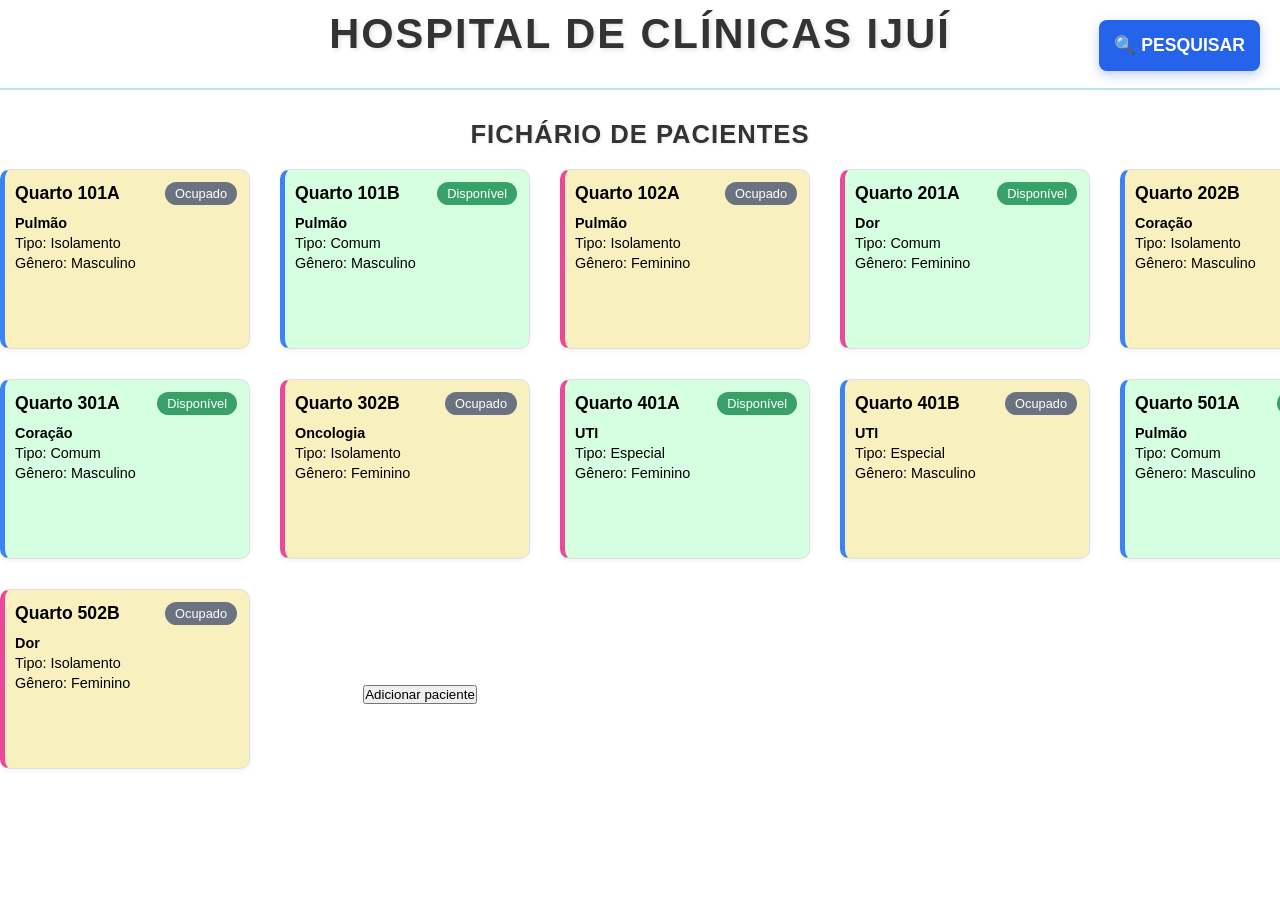
==== index.html @ dd547dcc "Initial commit" ====
<!DOCTYPE html>
<html lang="en">
    <head>
        <meta charset="UTF-8">
        <meta name="viewport" content="width=device-width, initial-scale=1.0">
        <link rel="stylesheet" href="style.css">
        <title>Hospital</title>
    </head>
    <body>
        <header>
            <!-- Botão para abrir a aba lateral -->
            <button id="openBtn" class="open-btn" onclick="toggleSidebar(true)">🔍 Pesquisar</button>

            <!-- Fundo escurecido -->
            <div id="overlay" class="overlay" onclick="toggleSidebar(false)"></div>

            <!-- Aba lateral -->
            <div id="sidebar" class="sidebar">
                <div class="sidebar-header">
                    <h2>Pesquisar Paciente</h2>
                    <button class="close-btn" onclick="toggleSidebar(false)">✖</button>
                </div>

                <form>
                    <!-- CPF -->
                    <label for="cpf">CPF:</label>
                    <input type="text" id="cpf" name="cpf" maxlength="11" placeholder="Somente números"
                        pattern="\d{11}">

                    <!-- Nome -->
                    <label for="nome">Nome:</label>
                    <input type="text" id="nome" name="nome" placeholder="Digite o nome">

                    <!-- Botão pesquisar -->

                    <button type="submit" class="search-btn">Pesquisar</button>
                </form>
            </div>

            <h1 class="title">Hospital de Clínicas Ijuí</h1>

        </header>
        <main>
            <section class="intro">
                <h2>Fichário de pacientes </h2>

                <main>
                    <div class="quartos-grid">
                        <!-- Card de quarto -->
                        <div class="quarto-card ocupado Masculino">
                            <div class="quarto-header">
                                <h3>Quarto 101A</h3>
                                <span class="status">Ocupado</span>
                            </div>
                            <div class="quarto-body">
                                <p><strong>Pulmão</strong></p>
                                <p>Tipo: Isolamento</p>
                                <p>Gênero: Masculino</p>
                            </div>
                        </div>

                        <!-- Quarto 101B - Disponível -->
                        <div class="quarto-card disponivel Masculino">
                            <div class="quarto-header">
                                <h3>Quarto 101B</h3>
                                <span class="status">Disponível</span>
                            </div>
                            <div class="quarto-body">
                                <p><strong>Pulmão</strong></p>
                                <p>Tipo: Comum</p>
                                <p>Gênero: Masculino</p>
                            </div>
                        </div>

                        <!-- Quarto 102A - Ocupado -->
                        <div class="quarto-card ocupado Feminino">
                            <div class="quarto-header">
                                <h3>Quarto 102A</h3>
                                <span class="status">Ocupado</span>
                            </div>
                            <div class="quarto-body">
                                <p><strong>Pulmão</strong></p>
                                <p>Tipo: Isolamento</p>
                                <p>Gênero: Feminino</p>
                            </div>
                        </div>

                        <!-- Quarto 201A - Disponível (Dor) -->
                        <div class="quarto-card disponivel Feminino">
                            <div class="quarto-header">
                                <h3>Quarto 201A</h3>
                                <span class="status">Disponível</span>
                            </div>
                            <div class="quarto-body">
                                <p><strong>Dor</strong></p>
                                <p>Tipo: Comum</p>
                                <p>Gênero: Feminino</p>
                            </div>
                        </div>

                        <!-- Quarto 202B - Ocupado (Coração) -->
                        <div class="quarto-card ocupado Masculino">
                            <div class="quarto-header">
                                <h3>Quarto 202B</h3>
                                <span class="status">Ocupado</span>
                            </div>
                            <div class="quarto-body">
                                <p><strong>Coração</strong></p>
                                <p>Tipo: Isolamento</p>
                                <p>Gênero: Masculino</p>
                            </div>
                        </div>

                        <!-- Quarto 301A - Disponível (Coração) -->
                        <div class="quarto-card disponivel Masculino">
                            <div class="quarto-header">
                                <h3>Quarto 301A</h3>
                                <span class="status">Disponível</span>
                            </div>
                            <div class="quarto-body">
                                <p><strong>Coração</strong></p>
                                <p>Tipo: Comum</p>
                                <p>Gênero: Masculino</p>
                            </div>
                        </div>

                        <!-- Quarto 302B - Ocupado (Oncologia) -->
                        <div class="quarto-card ocupado Feminino">
                            <div class="quarto-header">
                                <h3>Quarto 302B</h3>
                                <span class="status">Ocupado</span>
                            </div>
                            <div class="quarto-body">
                                <p><strong>Oncologia</strong></p>
                                <p>Tipo: Isolamento</p>
                                <p>Gênero: Feminino</p>
                            </div>
                        </div>

                        <!-- Quarto 401A - UTI (Disponível) -->
                        <div class="quarto-card disponivel Feminino">
                            <div class="quarto-header">
                                <h3>Quarto 401A</h3>
                                <span class="status">Disponível</span>
                            </div>
                            <div class="quarto-body">
                                <p><strong>UTI</strong></p>
                                <p>Tipo: Especial</p>
                                <p>Gênero: Feminino</p>
                            </div>
                        </div>

                        <!-- Quarto 401B - UTI (Ocupado) -->
                        <div class="quarto-card ocupado Masculino">
                            <div class="quarto-header">
                                <h3>Quarto 401B</h3>
                                <span class="status">Ocupado</span>
                            </div>
                            <div class="quarto-body">
                                <p><strong>UTI</strong></p>
                                <p>Tipo: Especial</p>
                                <p>Gênero: Masculino</p>
                            </div>
                        </div>

                        <!-- Quarto 501A - Disponível (Pulmão) -->
                        <div class="quarto-card disponivel Masculino">
                            <div class="quarto-header">
                                <h3>Quarto 501A</h3>
                                <span class="status">Disponível</span>
                            </div>
                            <div class="quarto-body">
                                <p><strong>Pulmão</strong></p>
                                <p>Tipo: Comum</p>
                                <p>Gênero: Masculino</p>
                            </div>
                        </div>

                        <!-- Quarto 502B - Ocupado (Dor) -->
                        <div class="quarto-card ocupado Feminino">
                            <div class="quarto-header">
                                <h3>Quarto 502B</h3>
                                <span class="status">Ocupado</span>
                            </div>
                            <div class="quarto-body">
                                <p><strong>Dor</strong></p>
                                <p>Tipo: Isolamento</p>
                                <p>Gênero: Feminino</p>
                            </div>
                        </div>

                        <a href="predio.html"><button>Adicionar paciente</button></a>



                        <script src="script.js"></script>
    </body>
</html>
---- style.css ----
*{
    margin: 0;
    padding: 0;
    box-sizing: border-box;
    font-family: 'Segoe UI', Tahoma, Geneva, Verdana, sans-serif;
    scroll-behavior: smooth;
}


/* ===== Botão de abrir ===== */
.open-btn {
    position: fixed;
    top: 20px;
    right: 20px;
    background: #2563eb;
    color: white;
    border: none;
    padding: 15px 15px;
    font-size: 1.1rem;
    border-radius: 8px;
    cursor: pointer;
    transition: background 0.3s;
    z-index: 1001;
    align-items: center;
    display: flex;
    gap: 8px;
    box-shadow: 0 4px 10px rgba(0, 0, 0, 0.1);
    font-weight: bold;
    text-transform: uppercase;
    box-shadow: 0 4px 12px rgba(37, 99, 235, 0.3);

}

.open-btn:hover {
    background: #1d4ed8;
}

/* ===== Fundo escurecido ===== */
.overlay {
    position: fixed;
    top: 0;
    left: 0;
    width: 100%;
    height: 100%;
    background: rgba(0, 0, 0, 0.5);
    opacity: 0;
    pointer-events: none;
    transition: opacity 0.3s ease;
    z-index: 998;
}

.overlay.active {
    opacity: 1;
    pointer-events: auto;
}

/* ===== Aba lateral ===== */
.sidebar {
    position: fixed;
    top: 0;
    right: -350px;
    /* Inicialmente oculta */
    width: 300px;
    height: 100%;
    background: #f9fafb;
    box-shadow: -2px 0 5px rgba(0, 0, 0, 0.2);
    padding: 20px;
    transition: right 0.4s ease;
    z-index: 999;
    display: flex;
    flex-direction: column;
}

.sidebar.active {
    right: 0;
}

/* ===== Cabeçalho da aba ===== */
.sidebar-header {
    display: flex;
    justify-content: space-between;
    align-items: center;
    margin-bottom: 20px;
}

.sidebar-header h2 {
    font-size: 1rem;
    color: #333;
    margin: 0;
}

.close-btn {
    background: transparent;
    border: none;
    font-size: 1.4rem;
    cursor: pointer;
    color: #555;
    transition: color 0.3s ease;
}

.close-btn:hover {
    color: #000;
}

/* ===== Formulário ===== */
.sidebar form {
    display: flex;
    flex-direction: column;
}

.sidebar label {
    font-size: 0.8rem;
    margin-bottom: 3px;
}

.sidebar input {
    padding: 6px;
    margin-bottom: 10px;
    border: 1px solid #ccc;
    border-radius: 6px;
    font-size: 0.85rem;
}

.search-btn {
    padding: 8px;
    background: #2563eb;
    color: white;
    border: none;
    border-radius: 8px;
    cursor: pointer;
    font-size: 0.9rem;
}

.search-btn:hover {
    background: #1d4ed8;
}

.title{
    width: 100%;
    padding-top: 10px;
    display: flex;
    justify-content: center;
    align-items: center;
    color: #333;
    font-size: 2.6rem;
    letter-spacing: 2px;
    font-weight: bold;
    text-transform: uppercase;
    text-shadow: 2px 2px 4px rgba(0, 0, 0, 0.1);

}

header{
    height: 90px;
    margin-bottom: 30px;
    border-bottom: 2px solid #91d1f39f;
}

h2{
    font-size: 1.6rem;
    margin-bottom: 20px;
    text-align: center;
    color: #333;
    font-weight: bold;
    text-transform: uppercase;
    letter-spacing: 1px;
    text-shadow: 1px 1px 3px rgba(0, 0, 0, 0.1);
    align-items: center;
}


.quartos-grid {
    width: 1400px;
    display: grid;
    grid-template-columns: repeat(auto-fill, minmax(240px, 1fr));
    margin: 0 auto;
    align-items: center;
    justify-items: center;
}

/* ======= QUARTO CARD ======= */
.quarto-card {
    width: 250px;
    height: 180px;
    margin-bottom: 30px;
    margin-right: 30px;
    background: #fff;
    border: 1px solid #e0e0e0;
    border-radius: 10px;
    padding: 12px;
    box-shadow: 0 2px 6px rgba(0, 0, 0, 0.05);
    transition: transform 0.2s ease, box-shadow 0.2s ease, background 0.2s ease;
    cursor: pointer;
}

/* Efeito ao passar o mouse */
.quarto-card:hover {
    transition: 0.5s;
    background: #ffffff;
    transform: translateY(-3px);
    box-shadow: 0 4px 10px rgba(0, 0, 0, 0.08);
}

/* Efeito ao clicar */
.quarto-card:active {
    transform: translateY(0);
    box-shadow: 0 6px 14px rgba(0, 0, 0, 0.12);
}

/* ======= CABEÇALHO DO CARD ======= */
.quarto-header {
    display: flex;
    justify-content: space-between;
    align-items: center;
}

.quarto-header h3 {
    font-size: 1.1rem;
}

/* ======= STATUS ======= */
.status {
    padding: 4px 10px;
    border-radius: 20px;
    font-size: 0.8rem;
    color: white;
}

.ocupado .status {
    background: #6b7280;
    /* Cinza */
}

.disponivel .status {
    background: #38a169;
    /* Verde */
}

/* ======= CORPO DO CARD ======= */
.quarto-body {
    margin-top: 10px;
    font-size: 0.9rem;
}

.quarto-body p {
    margin-top: 4px;
}

/* ======= LEGENDA ======= */
footer {
    margin-top: 20px;
    padding: 12px;
    background: #fff;
    border-radius: 8px;
    box-shadow: 0 2px 6px rgba(0, 0, 0, 0.05);
}

.legend div {
    margin-top: 8px;
}

.legend-box {
    display: inline-block;
    width: 15px;
    height: 15px;
    margin-right: 8px;
    border-radius: 3px;
}

.legend-box.disponivel {
    background: #d4f3d4;
}

.legend-box.area-fixa {
    background: #d0e7ff;
}

.legend-box.nao-compartilhar {
    background: #ffe0e0;
}

.legend-box.restrito {
    background: #fff5cc;
}

/* ======= GÊNERO ======= */
.Masculino {
    border-left: 5px solid #3b82f6; /* Azul */
    padding-left: 10px;
}
.Feminino {
    border-left: 5px solid #ec4899; /* Rosa */
    padding-left: 10px;
}


/* ======= ÁREAS ESPECIAIS ======= */
.disponivel {
    background: #aafdc17b;
}

.ocupado {
    background: #f5e48d8c;
}

.restrito {
    background: #f7808096;
}
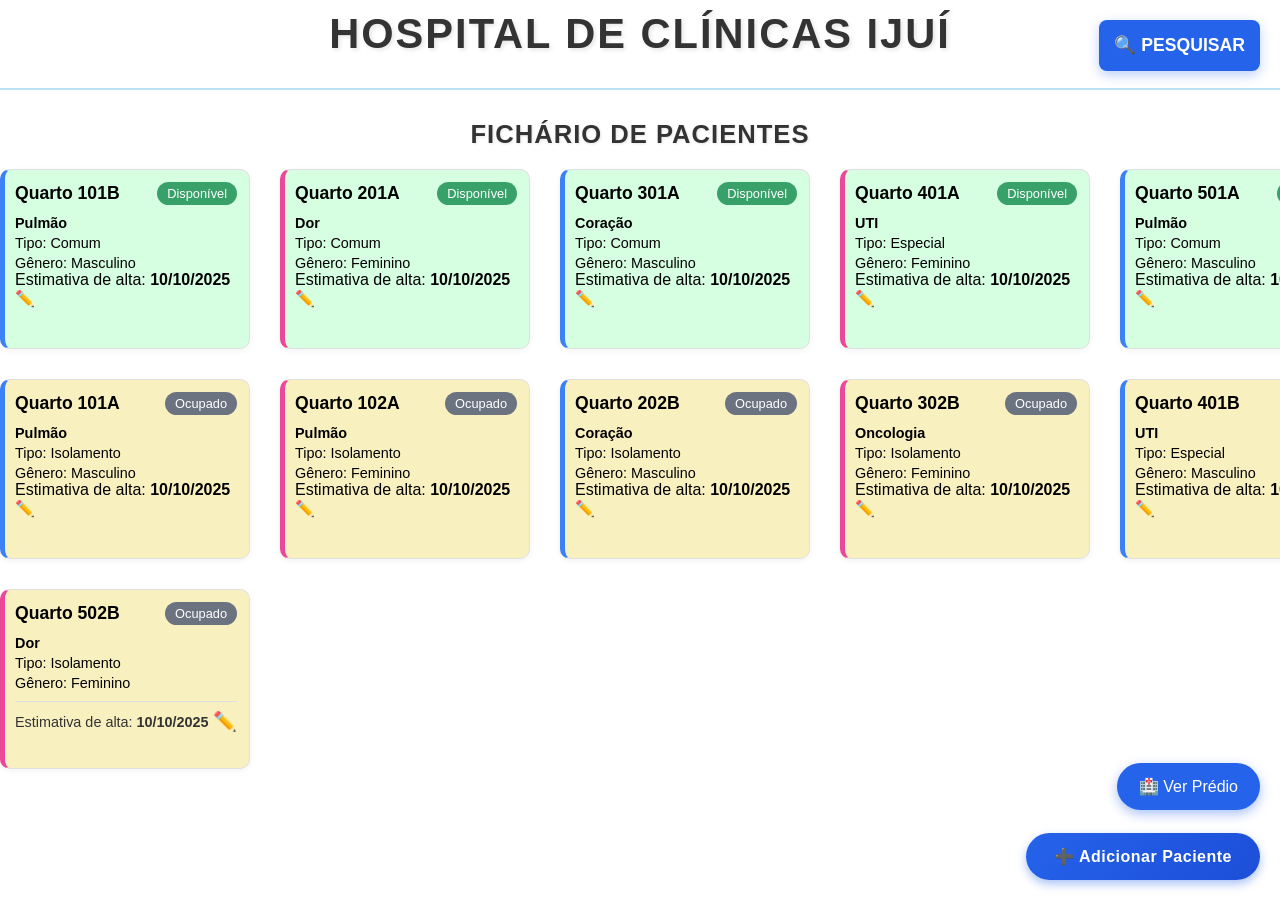
==== commit be6d9490: "Finalizando trabalho" ====
--- a/index.html
+++ b/index.html
@@ -10,32 +10,33 @@
         <header>
             <!-- Botão para abrir a aba lateral -->
             <button id="openBtn" class="open-btn" onclick="toggleSidebar(true)">🔍 Pesquisar</button>
+            <button id="closeBtnTop" class="close-btn-top" onclick="toggleSidebar(false)"
+                style="display:none">✖</button>
+
+            <!-- Botão para fechar (X) -->
+            <button id="closeBtn" class="close-btn-top" onclick="toggleSidebar(false)">✖</button>
 
             <!-- Fundo escurecido -->
             <div id="overlay" class="overlay" onclick="toggleSidebar(false)"></div>
 
-            <!-- Aba lateral -->
+            <!-- Sidebar -->
             <div id="sidebar" class="sidebar">
                 <div class="sidebar-header">
                     <h2>Pesquisar Paciente</h2>
-                    <button class="close-btn" onclick="toggleSidebar(false)">✖</button>
                 </div>
 
                 <form>
-                    <!-- CPF -->
                     <label for="cpf">CPF:</label>
                     <input type="text" id="cpf" name="cpf" maxlength="11" placeholder="Somente números"
                         pattern="\d{11}">
 
-                    <!-- Nome -->
                     <label for="nome">Nome:</label>
                     <input type="text" id="nome" name="nome" placeholder="Digite o nome">
-
-                    <!-- Botão pesquisar -->
 
                     <button type="submit" class="search-btn">Pesquisar</button>
                 </form>
             </div>
+
 
             <h1 class="title">Hospital de Clínicas Ijuí</h1>
 
@@ -57,6 +58,8 @@
                                 <p>Tipo: Isolamento</p>
                                 <p>Gênero: Masculino</p>
                             </div>
+                            <span class="estimativa">Estimativa de alta: <strong>10/10/2025</strong></span>
+                            <span class="editar" title="Editar">✏️</span>
                         </div>
 
                         <!-- Quarto 101B - Disponível -->
@@ -70,6 +73,8 @@
                                 <p>Tipo: Comum</p>
                                 <p>Gênero: Masculino</p>
                             </div>
+                            <span class="estimativa">Estimativa de alta: <strong>10/10/2025</strong></span>
+                            <span class="editar" title="Editar">✏️</span>
                         </div>
 
                         <!-- Quarto 102A - Ocupado -->
@@ -83,6 +88,8 @@
                                 <p>Tipo: Isolamento</p>
                                 <p>Gênero: Feminino</p>
                             </div>
+                            <span class="estimativa">Estimativa de alta: <strong>10/10/2025</strong></span>
+                            <span class="editar" title="Editar">✏️</span>
                         </div>
 
                         <!-- Quarto 201A - Disponível (Dor) -->
@@ -96,6 +103,8 @@
                                 <p>Tipo: Comum</p>
                                 <p>Gênero: Feminino</p>
                             </div>
+                            <span class="estimativa">Estimativa de alta: <strong>10/10/2025</strong></span>
+                            <span class="editar" title="Editar">✏️</span>
                         </div>
 
                         <!-- Quarto 202B - Ocupado (Coração) -->
@@ -109,6 +118,8 @@
                                 <p>Tipo: Isolamento</p>
                                 <p>Gênero: Masculino</p>
                             </div>
+                            <span class="estimativa">Estimativa de alta: <strong>10/10/2025</strong></span>
+                            <span class="editar" title="Editar">✏️</span>
                         </div>
 
                         <!-- Quarto 301A - Disponível (Coração) -->
@@ -122,6 +133,8 @@
                                 <p>Tipo: Comum</p>
                                 <p>Gênero: Masculino</p>
                             </div>
+                            <span class="estimativa">Estimativa de alta: <strong>10/10/2025</strong></span>
+                            <span class="editar" title="Editar">✏️</span>
                         </div>
 
                         <!-- Quarto 302B - Ocupado (Oncologia) -->
@@ -135,6 +148,8 @@
                                 <p>Tipo: Isolamento</p>
                                 <p>Gênero: Feminino</p>
                             </div>
+                            <span class="estimativa">Estimativa de alta: <strong>10/10/2025</strong></span>
+                            <span class="editar" title="Editar">✏️</span>
                         </div>
 
                         <!-- Quarto 401A - UTI (Disponível) -->
@@ -148,6 +163,8 @@
                                 <p>Tipo: Especial</p>
                                 <p>Gênero: Feminino</p>
                             </div>
+                            <span class="estimativa">Estimativa de alta: <strong>10/10/2025</strong></span>
+                            <span class="editar" title="Editar">✏️</span>
                         </div>
 
                         <!-- Quarto 401B - UTI (Ocupado) -->
@@ -161,6 +178,8 @@
                                 <p>Tipo: Especial</p>
                                 <p>Gênero: Masculino</p>
                             </div>
+                            <span class="estimativa">Estimativa de alta: <strong>10/10/2025</strong></span>
+                            <span class="editar" title="Editar">✏️</span>
                         </div>
 
                         <!-- Quarto 501A - Disponível (Pulmão) -->
@@ -174,6 +193,8 @@
                                 <p>Tipo: Comum</p>
                                 <p>Gênero: Masculino</p>
                             </div>
+                            <span class="estimativa">Estimativa de alta: <strong>10/10/2025</strong></span>
+                            <span class="editar" title="Editar">✏️</span>
                         </div>
 
                         <!-- Quarto 502B - Ocupado (Dor) -->
@@ -187,12 +208,165 @@
                                 <p>Tipo: Isolamento</p>
                                 <p>Gênero: Feminino</p>
                             </div>
-                        </div>
-
-                        <a href="predio.html"><button>Adicionar paciente</button></a>
-
-
-
-                        <script src="script.js"></script>
+                            <div class="quarto-footer">
+                            <span class="estimativa">Estimativa de alta: <strong>10/10/2025</strong></span>
+                            <span class="editar" title="Editar">✏️</span>
+                        </div>
+                    </div>
+
+
+                <div class="bottom-buttons">
+    <!-- Botão para abrir a página do prédio -->
+    <a href="predio.html">
+        <button class="ver-predio">🏥 Ver Prédio</button>
+        
+    </a>
+
+    <!-- Botão separado para abrir o painel lateral de adicionar paciente -->
+    <button id="openBtn" class="add-paciente" onclick="toggleSidebar(true)">➕ Adicionar Paciente</button>
+</div>
+
+<!-- Botão X que aparece no topo quando a sidebar abre -->
+<button id="closeBtnTop" class="close-btn-top" onclick="toggleSidebar(false)" style="display:none">✖</button>
+
+<!-- Fundo escurecido -->
+<div id="overlay" class="overlay" onclick="toggleSidebar(false)"></div>
+
+<!-- Sidebar para adicionar paciente -->
+<div id="sidebar" class="sidebar">
+    <div class="sidebar-header">
+        <h2>Adicionar Paciente</h2>
+    </div>
+
+    <section class="add-room-section">
+    <h2>Adicionar Novo Paciente</h2>
+    <form id="addRoomForm">
+
+        <!-- Seleção de Quarto -->
+        <label for="quartoId">Quarto</label>
+        <select id="quartoId" name="quartoId" required>
+            <option value="">Selecione o quarto</option>
+
+            <optgroup label="Andar 1 — Pulmão">
+                <option value="101A">101A — Disponível</option>
+                <option value="101B">101B — Ocupado</option>
+                <option value="102A">102A — Disponível</option>
+            </optgroup>
+
+            <optgroup label="Andar 2 — Cirurgia / Coração">
+                <option value="201A">201A — Disponível (Cirurgia)</option>
+                <option value="202B">202B — Ocupado (Coração)</option>
+            </optgroup>
+
+            <optgroup label="UTI">
+                <option value="401A">401A — Disponível (UTI)</option>
+                <option value="401B">401B — Ocupado (UTI)</option>
+            </optgroup>
+        </select>
+
+        <!-- Tipo de Doença / Condição -->
+        <label for="doenca">Tipo de Doença/Condição:</label>
+        <select id="doenca" name="doenca" required>
+            <option value="">Selecione uma doença</option>
+
+            <!-- Pós-operatório -->
+            <optgroup label="Pós-operatório">
+                <option value="hernioplastia">Hernioplastia</option>
+                <option value="apendicectomia-peritonite">Apendicectomia com peritonite</option>
+                <option value="tireoidectomia">Tireoidectomia</option>
+                <option value="artroplastia-quadril">Artroplastia de quadril</option>
+                <option value="colectomia-diverticulite">Colectomia por diverticulite supurada</option>
+                <option value="mastectomia">Mastectomia</option>
+                <option value="colecistectomia-colangite">Colecistectomia com colangite</option>
+                <option value="craniotomia-eletiva">Craniotomia eletiva</option>
+                <option value="ulcera-perfurada">Cirurgia de úlcera perfurada infectada</option>
+            </optgroup>
+
+            <!-- Doenças Respiratórias -->
+            <optgroup label="Doenças Respiratórias">
+                <option value="pneumonia-bacteriana">Pneumonia bacteriana com escarro purulento</option>
+                <option value="tuberculose">Tuberculose ativa</option>
+                <option value="covid19">COVID-19</option>
+                <option value="influenza-grave">Influenza grave</option>
+                <option value="bronquiolite-viral">Bronquiolite viral aguda</option>
+            </optgroup>
+
+            <!-- Infecções Gastrointestinais -->
+            <optgroup label="Infecções Gastrointestinais">
+                <option value="clostridium">Diarreia por Clostridioides difficile</option>
+                <option value="rotavirus">Rotavírus</option>
+                <option value="norovirus">Norovírus</option>
+                <option value="salmonella">Salmonella</option>
+                <option value="shigella">Shigella</option>
+            </optgroup>
+
+            <!-- Germes Multirresistentes -->
+            <optgroup label="Germes Multirresistentes">
+                <option value="mrsa">MRSA (Staphylococcus aureus resistente à oxacilina)</option>
+                <option value="vre">VRE (Enterococcus resistente à vancomicina)</option>
+                <option value="kpc">KPC (Klebsiella pneumoniae carbapenemase)</option>
+                <option value="acinetobacter">Acinetobacter baumannii multirresistente</option>
+                <option value="pseudomonas">Pseudomonas aeruginosa multirresistente</option>
+            </optgroup>
+
+            <!-- Outros -->
+            <optgroup label="Outros Contextos de Risco">
+                <option value="ferida-infectada">Ferida infectada com secreção purulenta</option>
+                <option value="grandes-queimados">Grandes queimados</option>
+                <option value="imunossuprimido">Imunossuprimidos ou neutropênicos</option>
+                <option value="transplantado">Transplantados em contato com infectados</option>
+                <option value="incontinencia-infeccao">Incontinência fecal/urinária com infecção ativa</option>
+            </optgroup>
+        </select>
+
+        <!-- Status do Quarto -->
+        <label for="status">Status:</label>
+        <select id="status" name="status" required>
+            <option value="">Selecione</option>
+            <option value="Disponível">Disponível</option>
+            <option value="Ocupado">Ocupado</option>
+        </select>
+
+        <!-- Gravidade -->
+        <label for="gravidade">Gravidade:</label>
+        <select id="gravidade" name="gravidade" required>
+            <option value="">Selecione</option>
+            <option value="Comum">Comum</option>
+            <option value="Isolamento">Isolamento</option>
+            <option value="Pós-operatório">Pós-operatório</option>
+            <option value="Crítico">Crítico (UTI)</option>
+        </select>
+
+        <!-- Gênero -->
+        <label for="genero">Gênero:</label>
+        <select id="genero" name="genero" required>
+            <option value="">Selecione</option>
+            <option value="Masculino">Masculino</option>
+            <option value="Feminino">Feminino</option>
+        </select>
+
+        <!-- Botão de envio -->
+        <button type="submit">Adicionar Paciente</button>
+    </form>
+</section>
+
+
+        <!-- Botão de envio -->
+        <button type="submit" class="submit-btn">Adicionar</button>
+    </form>
+</div>
+
+
+                        
+                </main>
+
+
+
+
+
+
+
+
+                <script src="script.js"></script>
     </body>
 </html>
--- a/style.css
+++ b/style.css
@@ -1,4 +1,4 @@
-*{
+* {
     margin: 0;
     padding: 0;
     box-sizing: border-box;
@@ -8,6 +8,7 @@
 
 
 /* ===== Botão de abrir ===== */
+/* Botão de abrir (pesquisar) */
 .open-btn {
     position: fixed;
     top: 20px;
@@ -19,16 +20,49 @@
     font-size: 1.1rem;
     border-radius: 8px;
     cursor: pointer;
-    transition: background 0.3s;
+    transition:  0.6s ; /* Transição suave */
     z-index: 1001;
     align-items: center;
     display: flex;
     gap: 8px;
-    box-shadow: 0 4px 10px rgba(0, 0, 0, 0.1);
+    box-shadow: 0 4px 12px rgba(37, 99, 235, 0.3);
     font-weight: bold;
     text-transform: uppercase;
-    box-shadow: 0 4px 12px rgba(37, 99, 235, 0.3);
-
+}
+
+/* Quando escondido */
+.open-btn.hidden {
+    opacity: 0;
+    pointer-events: none; /* evita cliques enquanto escondido */
+}
+
+.close-btn-top {
+    position: fixed;
+    top: 20px;
+    right: 20px;
+    background: transparent;
+    color: #333; /* cinza escuro */
+    font-size: 1.5rem;
+    border: none;
+    cursor: pointer;
+    z-index: 1005;
+    display: none; /* começa escondido */
+    transition: color 0.2s ease;
+}
+
+.close-btn-top:hover {
+    color: #000; /* fica mais escuro no hover */
+}
+
+.sidebar {
+    right: -350px;
+    /* Sidebar fica oculta */
+    transition: right 0.4s ease;
+}
+
+.sidebar.active {
+    right: 0;
+    /* Sidebar visível */
 }
 
 .open-btn:hover {
@@ -135,7 +169,7 @@
     background: #1d4ed8;
 }
 
-.title{
+.title {
     width: 100%;
     padding-top: 10px;
     display: flex;
@@ -150,13 +184,13 @@
 
 }
 
-header{
+header {
     height: 90px;
     margin-bottom: 30px;
     border-bottom: 2px solid #91d1f39f;
 }
 
-h2{
+h2 {
     font-size: 1.6rem;
     margin-bottom: 20px;
     text-align: center;
@@ -285,17 +319,21 @@
 
 /* ======= GÊNERO ======= */
 .Masculino {
-    border-left: 5px solid #3b82f6; /* Azul */
+    border-left: 5px solid #3b82f6;
+    /* Azul */
     padding-left: 10px;
 }
+
 .Feminino {
-    border-left: 5px solid #ec4899; /* Rosa */
+    border-left: 5px solid #ec4899;
+    /* Rosa */
     padding-left: 10px;
 }
 
 
 /* ======= ÁREAS ESPECIAIS ======= */
 .disponivel {
+    order: -1;
     background: #aafdc17b;
 }
 
@@ -305,4 +343,215 @@
 
 .restrito {
     background: #f7808096;
-}+}
+
+
+/* Botao adiciona */
+.add-paciente {
+    position: fixed;
+    bottom: 20px;
+    right: 20px;
+    padding: 14px 28px;
+    background: linear-gradient(135deg, #2563eb, #1d4ed8);
+    color: #fff;
+    font-size: 1rem;
+    font-weight: bold;
+    border: none;
+    border-radius: 50px; /* formato pílula */
+    cursor: pointer;
+    box-shadow: 0px 4px 10px rgba(37, 99, 235, 0.4);
+    transition: all 0.3s ease;
+    letter-spacing: 0.5px;
+}
+
+/* Efeito ao passar o mouse */
+.add-paciente:hover {
+    background: linear-gradient(135deg, #1d4ed8, #153eaf);
+    transform: translateY(-2px);
+    box-shadow: 0px 6px 14px rgba(37, 99, 235, 0.5);
+}
+
+/* Efeito ao clicar */
+.add-paciente:active {
+    transform: translateY(0px);
+    box-shadow: 0px 4px 8px rgba(37, 99, 235, 0.3);
+}
+
+/* Remove underline e efeitos padrão do link */
+.link-predio {
+    text-decoration: none;
+}
+
+
+
+
+/* ===== Sidebar lateral ===== */
+.sidebar {
+    position: fixed;
+    top: 0;
+    right: -400px;
+    width: 300px;
+    height: 100%;
+    background: #fff;
+    box-shadow: -4px 0 10px rgba(0, 0, 0, 0.2);
+    padding: 20px;
+    transition: right 0.3s ease;
+    z-index: 1000;
+    overflow-y: auto;
+}
+
+.sidebar.active {
+    right: 0;
+}
+
+.sidebar-header {
+    font-size: 1.4rem;
+    font-weight: bold;
+    color: #2563eb;
+    margin-bottom: 15px;
+}
+
+/* ===== Fundo escurecido ===== */
+.overlay {
+    position: fixed;
+    top: 0;
+    left: 0;
+    width: 100%;
+    height: 100%;
+    background: rgba(0, 0, 0, 0.4);
+    opacity: 0;
+    visibility: hidden;
+    transition: opacity 0.3s ease;
+    z-index: 900;
+}
+
+.overlay.active {
+    opacity: 1;
+    visibility: visible;
+}
+
+/* ===== Botão de fechar (X) ===== */
+.close-btn-top {
+    position: fixed;
+    top: 20px;
+    right: 20px;
+    background: none; /* Remove o fundo */
+    color: #333; /* Cor do X */
+    border: none;
+    font-size: 1.5rem;
+    cursor: pointer;
+    display: none;
+    z-index: 1005;
+    transition: 2.6s;
+}
+
+/* Animação ao passar o mouse */
+.close-btn-top:hover {
+    color: #000; /* Fica mais escuro no hover */
+    transform: rotate(90deg); /* Pequeno giro */
+}
+
+/* ===== Formulário ===== */
+.sidebar form {
+    display: flex;
+    flex-direction: column;
+    gap: 10px;
+}
+
+.sidebar label {
+    font-size: 0.9rem;
+    color: #333;
+}
+
+.sidebar input,
+.sidebar select,
+.sidebar textarea {
+    padding: 8px;
+    border: 1px solid #ccc;
+    border-radius: 6px;
+    font-size: 0.9rem;
+    width: 100%;
+}
+
+/* Botão dentro do formulário */
+.submit-btn {
+    background: #2563eb;
+    color: white;
+    border: none;
+    padding: 10px;
+    font-size: 1rem;
+    border-radius: 8px;
+    cursor: pointer;
+    transition: background 0.3s ease;
+}
+
+.submit-btn:hover {
+    background: #1d4ed8;
+}
+
+
+/* Rodapé do card */
+.quarto-footer {
+    margin-top: 10px;
+    padding-top: 8px;
+    border-top: 1px solid #e0e0e0;
+    display: flex;
+    justify-content: space-between;
+    align-items: center;
+    font-size: 0.9rem;
+    color: #555;
+}
+
+/* Texto da estimativa */
+.quarto-footer .estimativa {
+    font-size: 0.9rem;
+    color: #333;
+}
+
+/* Ícone de edição (caneta) */
+.quarto-footer .editar {
+    cursor: pointer;
+    font-size: 1.2rem;
+    transition: transform 0.2s ease;
+    display: inline-block;
+}
+
+/* Animação ao passar o mouse */
+.quarto-footer .editar:hover {
+    animation: balancar 0.4s ease-in-out infinite alternate;
+    color: #2563eb;
+}
+
+@keyframes balancar {
+    0% { transform: rotate(0deg); }
+    25% { transform: rotate(-10deg); }
+    50% { transform: rotate(10deg); }
+    75% { transform: rotate(-10deg); }
+    100% { transform: rotate(0deg); }
+}
+
+.ver-predio {
+    position: fixed; /* Fixa na tela */
+    bottom: 90px; /* Distância da borda inferior */
+    right: 20px; /* Distância da borda direita */
+    
+    background: #2563eb;
+    color: white;
+    border: none;
+    padding: 14px 22px;
+    font-size: 1rem;    
+    border-radius: 50px;
+    cursor: pointer;
+    transition: all 0.3s ease;
+    box-shadow: 0 4px 12px rgba(37, 99, 235, 0.4);
+    z-index: 1000; /* Garante que fica acima de outros elementos */
+}
+
+/* Efeito ao passar o mouse */
+.ver-predio:hover {
+    background: #1e40af;
+    transform: translateY(-3px);
+    box-shadow: 0 6px 15px rgba(37, 99, 235, 0.5);
+}
+
+
